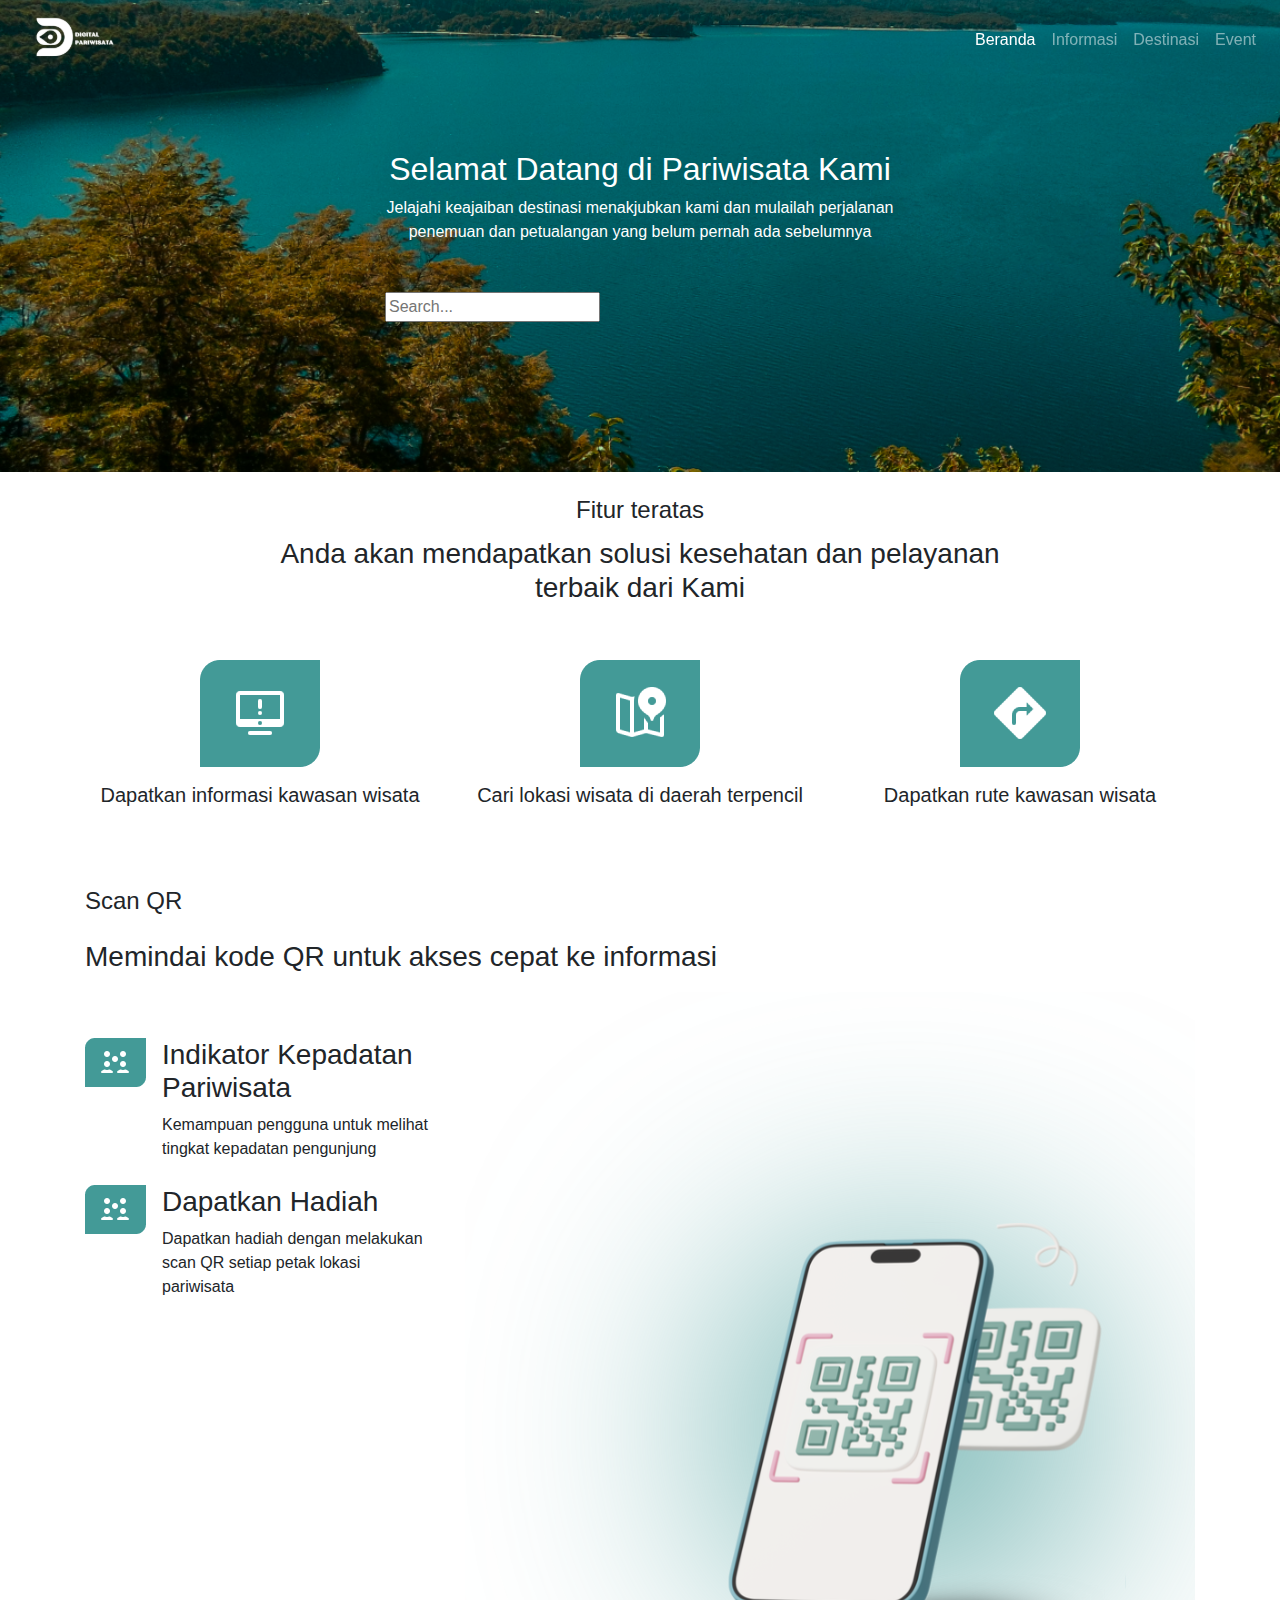
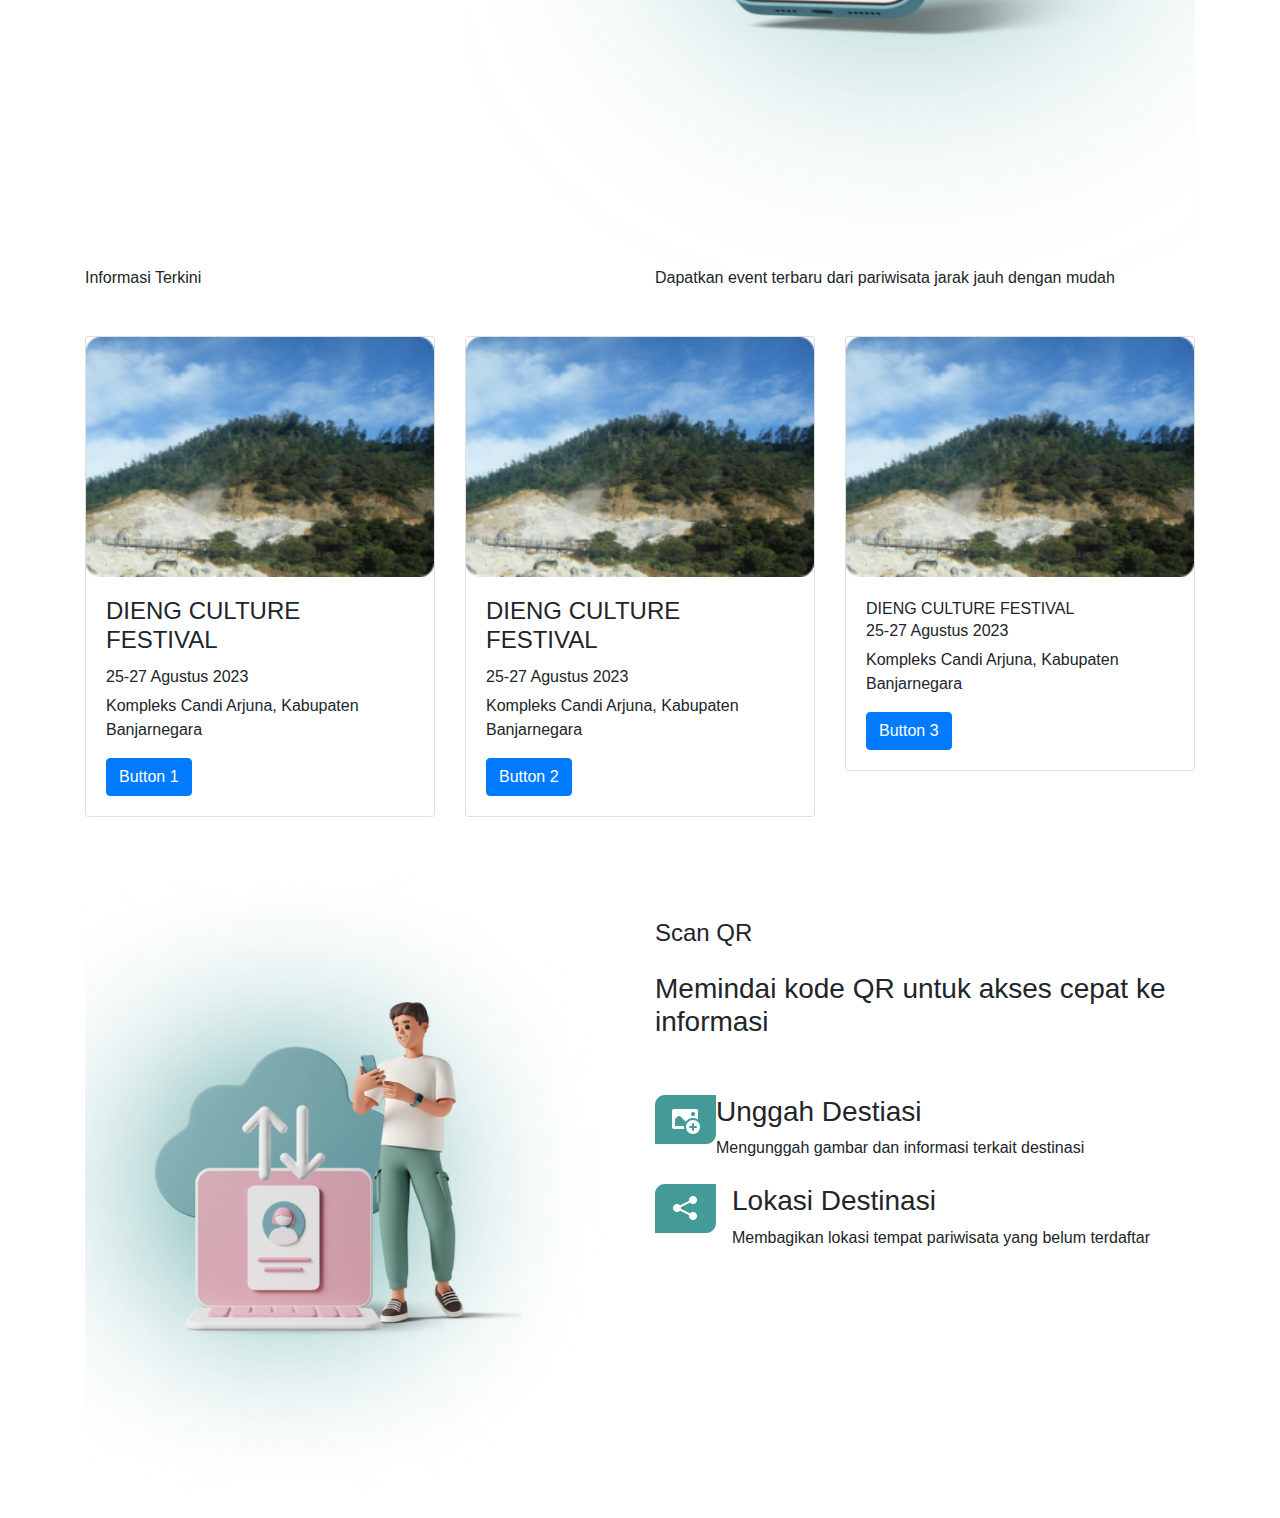
==== index.html @ f8ba9baa "web wisata" ====
<!DOCTYPE html>
<html>
  <head>
    <title>Responsive Navigation and Jumbotron with Bootstrap</title>
    <meta name="viewport" content="width=device-width, initial-scale=1" />
    <!-- My css -->
    <link rel="stylesheet" href="css/style.css" />
    <link
      rel="stylesheet"
      href="https://maxcdn.bootstrapcdn.com/bootstrap/4.5.2/css/bootstrap.min.css"
    />
  </head>
  <body>
    <nav
      class="navbar navbar-expand-sm navbar-dark navbar-transparent fixed-top"
    >
      <a class="navbar-brand" href="#"><img src="images/logo.svg" alt="" /></a>
      <button
        class="navbar-toggler"
        type="button"
        data-toggle="collapse"
        data-target="#navbarNav"
        aria-controls="navbarNav"
        aria-expanded="false"
        aria-label="Toggle navigation"
      >
        <span class="navbar-toggler-icon"></span>
      </button>
      <div class="collapse navbar-collapse" id="navbarNav">
        <ul class="navbar-nav ml-auto">
          <li class="nav-item active">
            <a class="nav-link" href="#">Beranda</a>
          </li>
          <li class="nav-item">
            <a class="nav-link" href="#">Informasi</a>
          </li>
          <li class="nav-item">
            <a class="nav-link" href="#">Destinasi</a>
          </li>
          <li class="nav-item">
            <a class="nav-link" href="#">Event</a>
          </li>
        </ul>
      </div>
    </nav>

    <!-- Page Banner -->
    <div class="page-banner">
      <div class="section-baner" data-aos="zoom-in">
        <div class="container">
          <div class="row align-items-center row-login justify-content-center">
            <div class="col-lg-6 text-center">
              <h2>Selamat Datang di Pariwisata Kami</h2>
              <p>
                Jelajahi keajaiban destinasi menakjubkan kami dan mulailah
                perjalanan penemuan dan petualangan yang belum pernah ada
                sebelumnya
              </p>
              <div>
                <div class="search mt-5">
                  <div class="container h-100">
                    <div class="d-flex justify-content-start h-100">
                      <div class="searchbar">
                        <input
                          class="search_input"
                          type="text"
                          name=""
                          placeholder="Search..."
                        />
                        <a href="#" class="search_icon"
                          ><i class="fas fa-search"></i
                        ></a>
                      </div>
                    </div>
                  </div>
                </div>
              </div>
            </div>
          </div>
        </div>
      </div>
    </div>

    <!-- Fitur Disa -->
    <section>
      <div class="fitur">
        <div class="container">
          <div class="row pt-4">
            <div class="title text-center col">
              <h4 class="wow bounceInUp">Fitur teratas</h4>
            </div>
          </div>
          <div class="row mt-1 mb-5">
            <div class="desc text-center col">
              <h3 class="wow bounceInUp">
                Anda akan mendapatkan solusi kesehatan dan pelayanan <br />
                terbaik dari Kami
              </h3>
            </div>
          </div>
          <div class="img-fitur row text-center mt-3">
            <div class="konsultasi col-md-4">
              <img src="images/info.png" alt="" class="wow fadeInRight" />
              <h5 class="mt-3 mb-2 wow fadeInUp">
                Dapatkan informasi kawasan wisata
              </h5>
            </div>
            <div class="artikel col-md-4">
              <img
                src="images/cari-lokasi.png"
                alt=""
                class="wow fadeInRight"
              />
              <h5 class="mt-3 mb-2 wow fadeInUp">
                Cari lokasi wisata di daerah terpencil
              </h5>
            </div>
            <div class="jasa col-md-4">
              <img src="images/rute.png" alt="" class="wow fadeInLeft" />
              <h5 class="mt-3 mb-2 wow fadeInUp">
                Dapatkan rute kawasan wisata
              </h5>
            </div>
          </div>
        </div>
      </div>
    </section>
    <!-- Akhir Fitur Disa -->

    <!-- scan qr -->
    <section>
      <div class="scan-qr mt-5">
        <div class="container">
          <div class="row pt-4">
            <div class="title col">
              <h4 class="wow bounceInLeft">Scan QR</h4>
            </div>
          </div>
          <div class="row pt-3">
            <div class="col">
              <h3 class="wow bounceInLeft">
                Memindai kode QR untuk akses cepat ke informasi
              </h3>
            </div>
          </div>
          <div class="row">
            <div class="col-12 col-lg-4 mt-5 wow fadeInLeft">
              <ul class="list-unstyled">
                <li class="media mt-2">
                  <img src="images/indikator.png" alt="" class="mr-3" />
                  <div class="media-body">
                    <h3>Indikator Kepadatan Pariwisata</h3>
                    <p>
                      Kemampuan pengguna untuk melihat tingkat kepadatan
                      pengunjung
                    </p>
                  </div>
                </li>
                <li class="media mt-2">
                  <img src="images/indikator.png" alt="" class="mr-3" />
                  <div class="media-body">
                    <h3>Dapatkan Hadiah</h3>
                    <p>
                      Dapatkan hadiah dengan melakukan scan QR setiap petak
                      lokasi pariwisata
                    </p>
                  </div>
                </li>
              </ul>
            </div>
            <div class="col-12 col-lg-8 col-sm-12 wow fadeInRight">
              <div class="image-container">
                <img class="img-fluid" src="images/scan-qr.svg" alt="" />
              </div>
            </div>
          </div>
        </div>
      </div>
    </section>
    <!-- scan qr -->

    <!-- informasi -->
    <section>
      <div class="container">
        <div class="row section-content">
          <div class="col-lg-6">
            <p>Informasi Terkini</p>
          </div>
          <div class="col-lg-6">
            <p>
              Dapatkan event terbaru dari pariwisata jarak jauh dengan mudah
            </p>
          </div>
        </div>

        <div class="row">
          <div class="col-md-4">
            <div class="card">
              <img
                src="images/info-wisata.png"
                class="card-img-top"
                alt="Gambar 1"
              />
              <div class="card-body">
                <h4 class="card-title">DIENG CULTURE FESTIVAL</h4>
                <h6 class="card-text">25-27 Agustus 2023</h6>
                <p>Kompleks Candi Arjuna, Kabupaten Banjarnegara</p>
                <a href="#" class="btn btn-primary">Button 1</a>
              </div>
            </div>
          </div>
          <div class="col-md-4">
            <div class="card">
              <img
                src="images/info-wisata.png"
                class="card-img-top"
                alt="Gambar 2"
              />
              <div class="card-body">
                <h4 class="card-title">DIENG CULTURE FESTIVAL</h4>
                <h6 class="card-text">25-27 Agustus 2023</h6>
                <p>Kompleks Candi Arjuna, Kabupaten Banjarnegara</p>
                <a href="#" class="btn btn-primary">Button 2</a>
              </div>
            </div>
          </div>
          <div class="col-md-4">
            <div class="card">
              <img
                src="images/info-wisata.png"
                class="card-img-top"
                alt="Gambar 3"
              />
              <div class="card-body">
                <h4class="card-title">DIENG CULTURE FESTIVAL</h4class=>
                <h6 class="card-text">25-27 Agustus 2023</h6>
                <p>Kompleks Candi Arjuna, Kabupaten Banjarnegara</p>
                <a href="#" class="btn btn-primary">Button 3</a>
              </div>
            </div>
          </div>
        </div>
      </div>
    </section>
    <!-- informasi -->

    <!-- upload image -->
    <section>
      <div class="upload-image">
        <div class="container">
          <div class="row img-about">
            <div class="col-12 col-lg-6 wow fadeInRight">
              <img
                class="img-fluid"
                src="images/berbagi-destiasi.png"
                alt=""
              />
            </div>
            
            <div class="col-12 col-lg-6 col-sm-5 mt-5">
              <div class="row pt-4">
            <div class="title col">
              <h4 class="wow bounceInLeft">Scan QR</h4>
            </div>
          </div>
          <div class="row pt-3">
            <div class="col">
              <h3 class="wow bounceInLeft">
                Memindai kode QR untuk akses cepat ke informasi
              </h3>
            </div>
          </div>
              <ul class="list-unstyled mt-5">
                <li class="media">
                  <img
                    src="images/upload.png"
                    alt=""
                    class=""
                  />
                  <div class="media-body">
                    <h3>Unggah Destiasi</h3>
                    <p>
                      Mengunggah gambar dan informasi terkait destinasi
                    </p>
                  </div>
                </li>
                <li class="media mt-2">
                  <img
                    src="images/share-lokasi.png"
                    alt=""
                    class="mr-3"
                  />
                  <div class="media-body">
                    <h3>Lokasi Destinasi</h3>
                    <p>
                      Membagikan lokasi tempat pariwisata yang belum terdaftar
                    </p>
                  </div>
                </li>
              </ul>
            </div>
          </div>
        </div>
      </div>
    </section>
    <!-- upload image -->

    <script src="https://code.jquery.com/jquery-3.5.1.slim.min.js"></script>
    <script src="https://cdnjs.cloudflare.com/ajax/libs/popper.js/1.16.0/umd/popper.min.js"></script>
    <script src="https://maxcdn.bootstrapcdn.com/bootstrap/4.5.2/js/bootstrap.min.js"></script>
  </body>
</html>
---- css/style.css ----
.page-banner {
  background-image: url("/images/bg-banner.png");
  background-size: cover;
  background-position: center;
  text-align: center;
  color: #fff;
  padding: 150px 25px;
}

@media (max-width: 768px) {
  .navbar-expand-sm .navbar-nav .nav-link {
    padding-right: 0.5rem;
    padding-left: 0.5rem;
  }
  .navbar-collapse {
    overflow: hidden;
    flex-basis: 100%;
    flex-grow: 0;
  }
  .navbar-collapse.collapsing {
    transition-timing-function: ease;
    height: calc(100vh - 56px);
    overflow-y: auto;
  }
  .navbar-collapse.show {
    height: 100%;
  }
  .navbar-toggler {
    display: inline-block;
    margin-right: 0;
  }
}
.search-form {
  position: relative;
}

.search-form input[type="text"] {
  width: 200px;
  padding-right: 30px;
}

.search-form button {
  position: absolute;
  right: 0;
  top: 0;
  padding: 5px 10px;
}

.search-icon {
  position: absolute;
  right: 10px;
  top: 50%;
  transform: translateY(-50%);
}

@media (max-width: 768px) {
  .search-form input[type="text"] {
    width: 100%;
  }
}

/* scan qr */
.image-container {
  display: flex;
  flex-direction: column;
  align-items: flex-end;
}

.image-container img {
  margin-top: 10px;
}

/* info */
.info {
  background-color: #439a97;
}

.section-content {
  margin-bottom: 30px;
}

.card {
  margin-bottom: 30px;
}
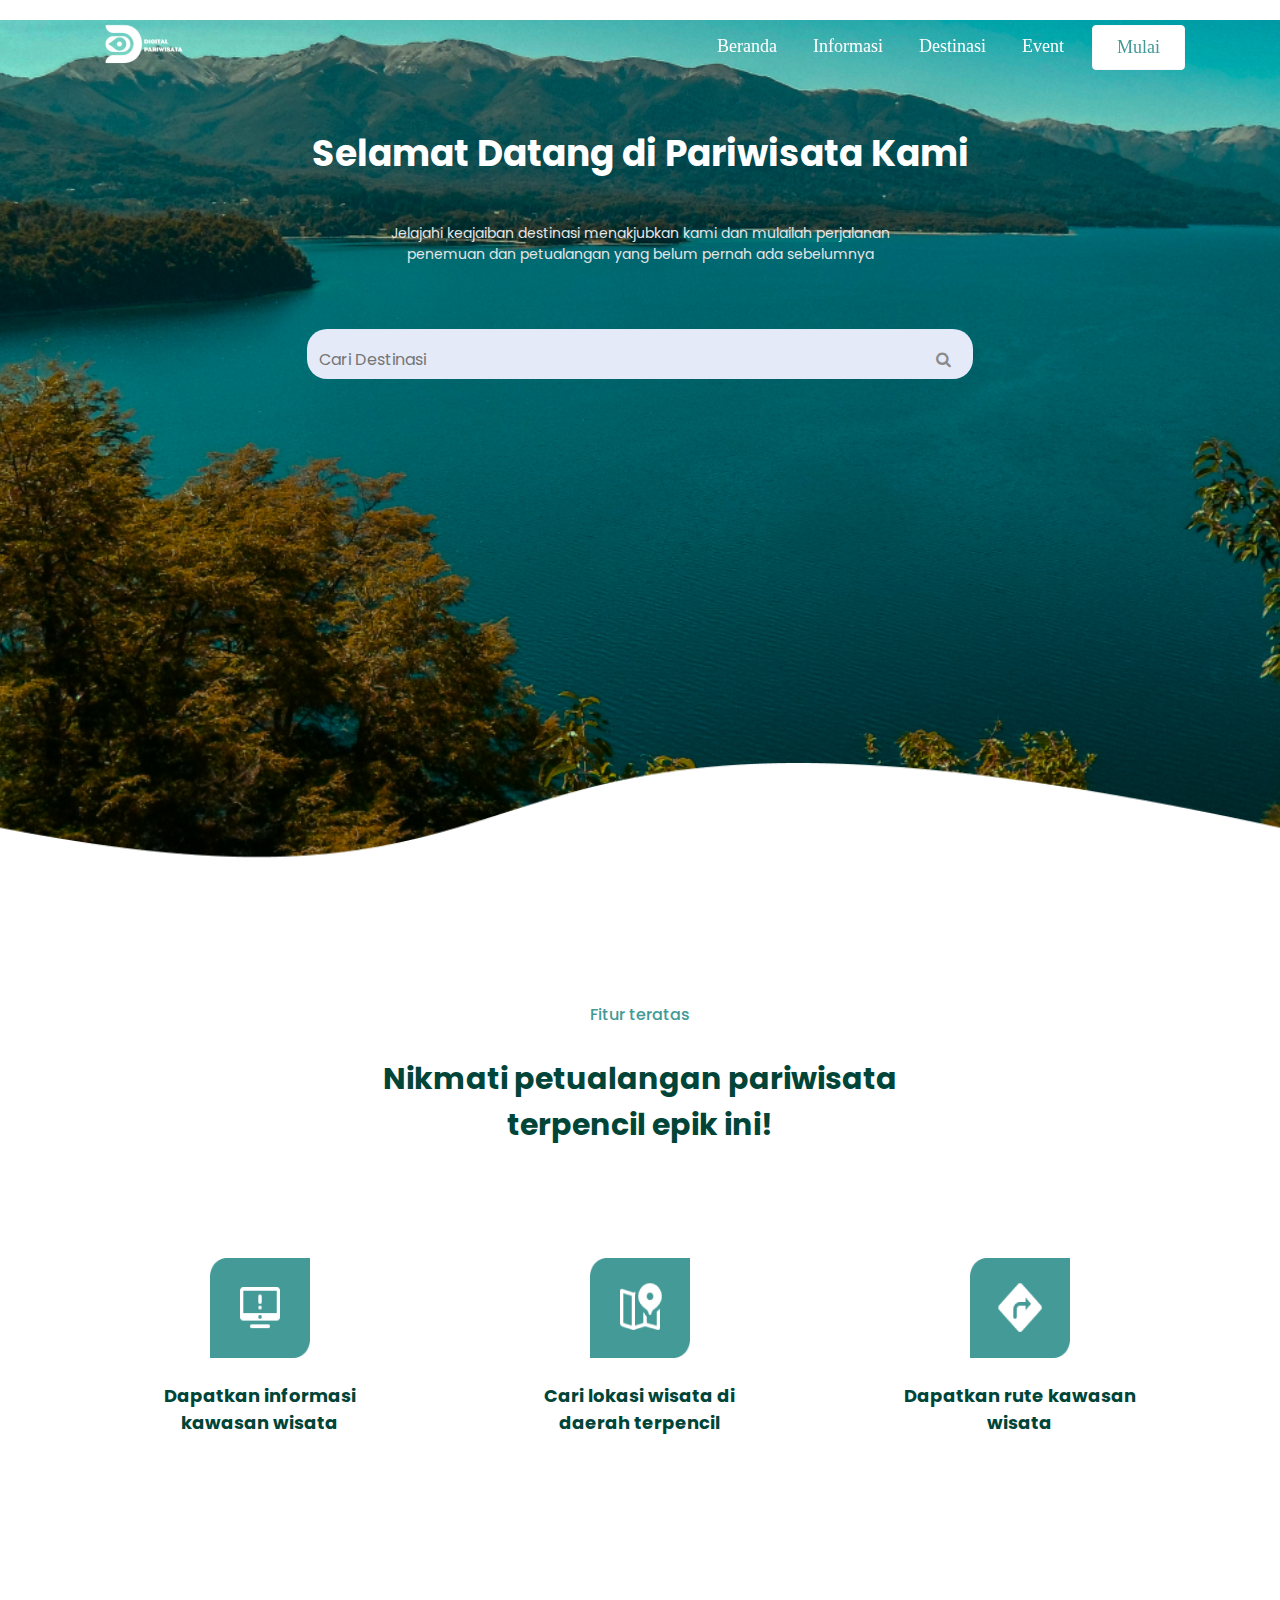
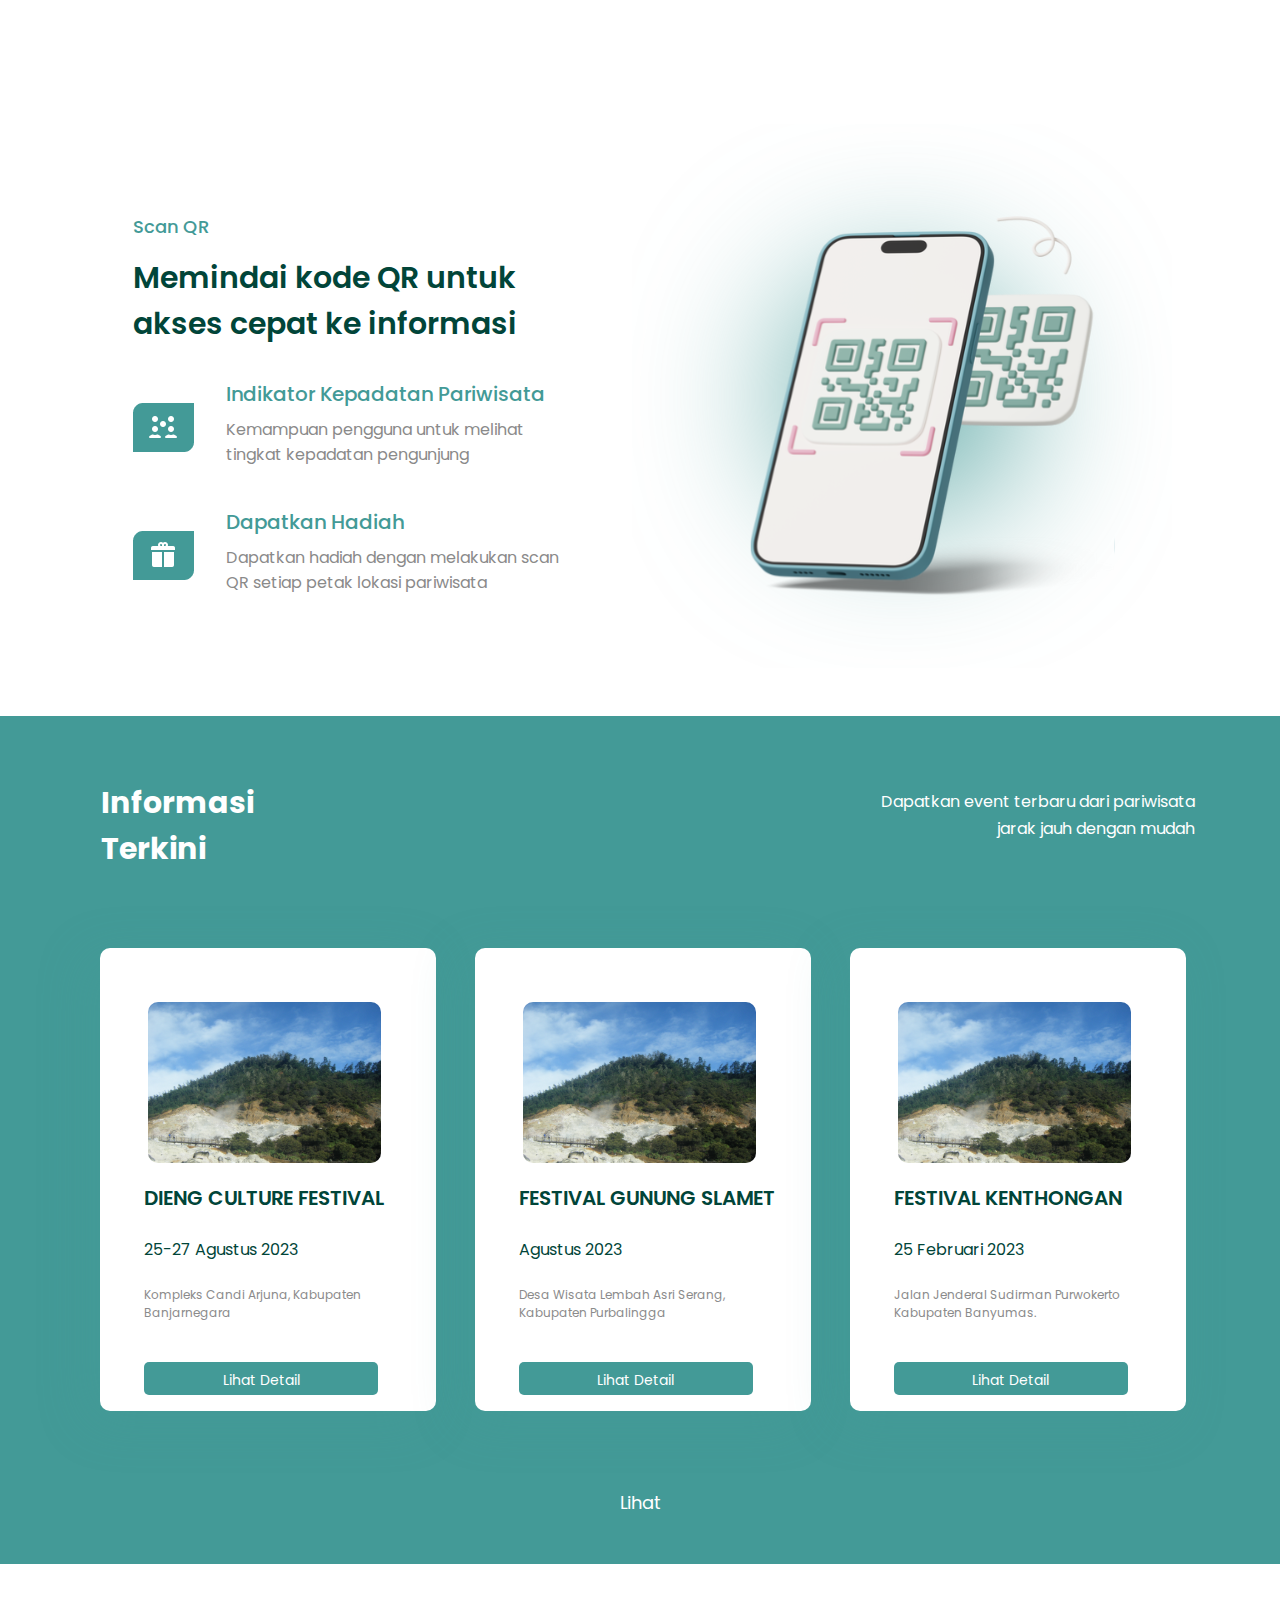
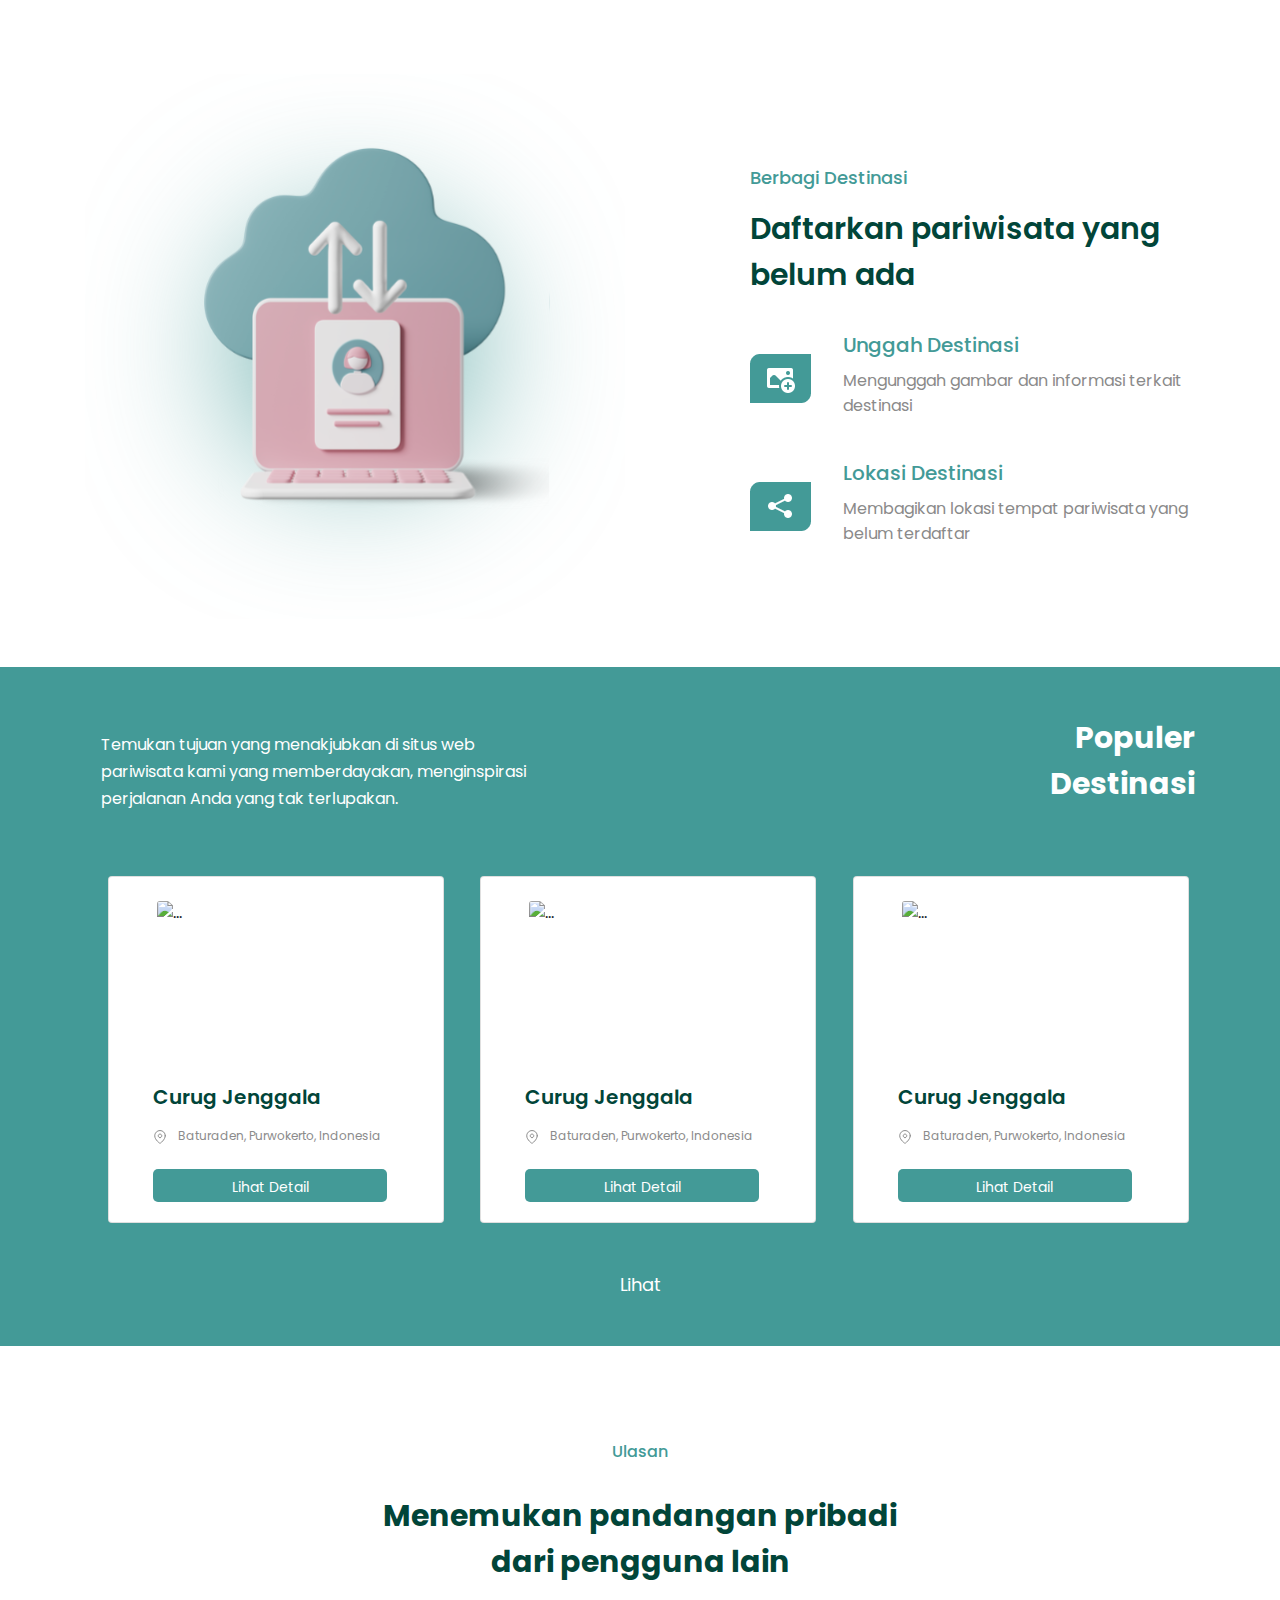
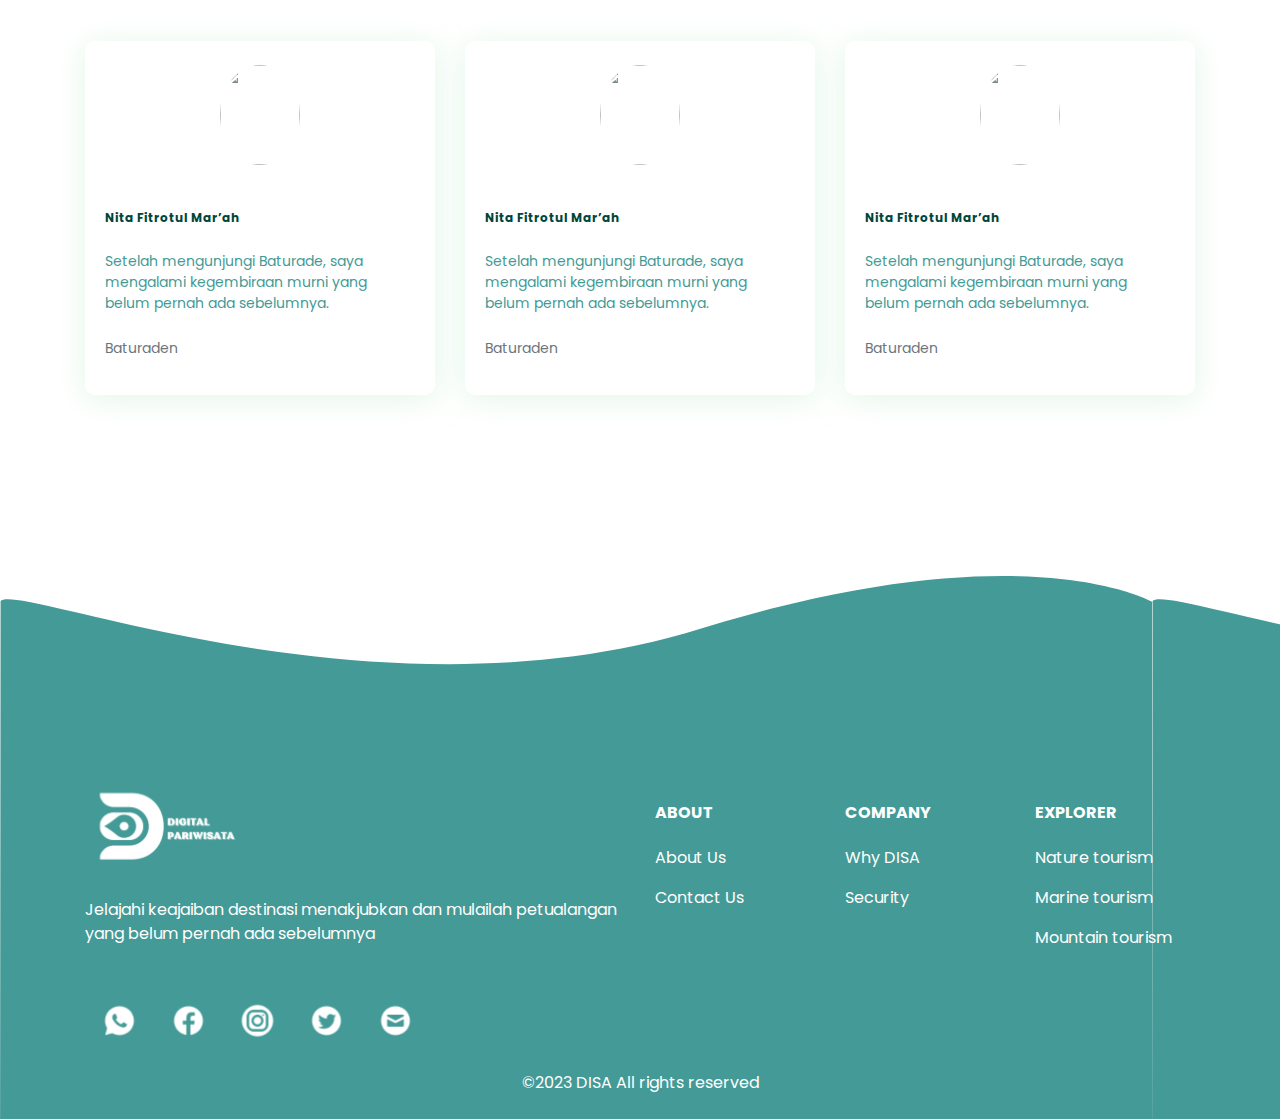
==== commit 6102a9d0: "disa" ====
--- a/index.html
+++ b/index.html
@@ -1,310 +1,676 @@
 <!DOCTYPE html>
-<html>
+<html lang="en">
   <head>
-    <title>Responsive Navigation and Jumbotron with Bootstrap</title>
-    <meta name="viewport" content="width=device-width, initial-scale=1" />
+    <meta charset="UTF-8" />
+    <meta http-equiv="X-UA-Compatible" content="IE=edge" />
+    <meta name="viewport" content="width=device-width, initial-scale=1.0" />
+    <title>DISA</title>
+    <!-- Bootstrap css -->
+    <link rel="stylesheet" href="assets/bootstrap/css/bootstrap.css" />
     <!-- My css -->
-    <link rel="stylesheet" href="css/style.css" />
+    <link rel="stylesheet" href="css/main.css" />
+    <!-- Animate -->
+    <link rel="stylesheet" href="css/animate.css" />
+    <!-- Fontawesome -->
     <link
       rel="stylesheet"
-      href="https://maxcdn.bootstrapcdn.com/bootstrap/4.5.2/css/bootstrap.min.css"
+      href="https://cdnjs.cloudflare.com/ajax/libs/font-awesome/4.7.0/css/font-awesome.min.css"
     />
   </head>
   <body>
     <nav
-      class="navbar navbar-expand-sm navbar-dark navbar-transparent fixed-top"
+      class="navbar navbar-expand-lg navbar-light navbar-store fixed-top navbar-fixed-top"
+      data-aos="fade-down"
+      id="navbar"
     >
-      <a class="navbar-brand" href="#"><img src="images/logo.svg" alt="" /></a>
-      <button
-        class="navbar-toggler"
-        type="button"
-        data-toggle="collapse"
-        data-target="#navbarNav"
-        aria-controls="navbarNav"
-        aria-expanded="false"
-        aria-label="Toggle navigation"
-      >
-        <span class="navbar-toggler-icon"></span>
-      </button>
-      <div class="collapse navbar-collapse" id="navbarNav">
-        <ul class="navbar-nav ml-auto">
-          <li class="nav-item active">
-            <a class="nav-link" href="#">Beranda</a>
-          </li>
-          <li class="nav-item">
-            <a class="nav-link" href="#">Informasi</a>
-          </li>
-          <li class="nav-item">
-            <a class="nav-link" href="#">Destinasi</a>
-          </li>
-          <li class="nav-item">
-            <a class="nav-link" href="#">Event</a>
-          </li>
-        </ul>
+      <div class="container">
+        <a class="navbar-brand" href="/">
+          <img src="/images/logo.svg" alt="" />
+        </a>
+        <button
+          class="navbar-toggler"
+          type="button"
+          data-toggle="collapse"
+          data-target="#navbarResponsive"
+          aria-controls="navbarResponsive"
+          aria-expanded="false"
+          aria-label="Toggle navigation"
+        >
+          <span class="navbar-toggler-icon"></span>
+        </button>
+        <div class="collapse navbar-collapse" id="navbarResponsive">
+          <ul class="navbar-nav ml-auto">
+            <li class="nav-item active">
+              <a class="nav-link text-white" href="/">Beranda</a>
+            </li>
+            <li class="nav-item">
+              <a class="nav-link" href="/Informasi-terkini.html">Informasi</a>
+            </li>
+            <li class="nav-item">
+              <a class="nav-link" href="/populer-destinasi.html">Destinasi</a>
+            </li>
+            <li class="nav-item">
+              <a class="nav-link" href="/">Event</a>
+            </li>
+            <li class="nav-item">
+              <a class="btn btn-light nav-link px-4" href="/login.html"
+                >Mulai</a
+              >
+            </li>
+          </ul>
+        </div>
       </div>
     </nav>
 
-    <!-- Page Banner -->
-    <div class="page-banner">
-      <div class="section-baner" data-aos="zoom-in">
+    <div class="page-content page-home">
+      <!-- Banner -->
+      <section>
+        <div class="jumbotron jumbotron-fluid bg-transparent">
+          <div class="container">
+            <div class="row mb-5 justify-content-center text-center">
+              <div class="title col-lg-12 mt-5 text-white wow fadeInLeft">
+                <h1 class="font-weight-bold" style="font-size: 36px">
+                  Selamat Datang di Pariwisata Kami
+                </h1>
+                <p class="mt-5">
+                  Jelajahi keajaiban destinasi menakjubkan kami dan mulailah
+                  perjalanan <br />
+                  penemuan dan petualangan yang belum pernah ada sebelumnya
+                </p>
+              </div>
+            </div>
+            <div class="row d-flex justify-content-center mt-5">
+              <div class="searchbar">
+                <input
+                  class="search_input"
+                  type="text"
+                  name=""
+                  placeholder="Cari Destinasi"
+                />
+                <a href="#" class="search_icon"><i class="fa fa-search"></i></a>
+              </div>
+            </div>
+          </div>
+        </div>
+      </section>
+      <!-- Akhir Banner -->
+
+      <!-- Fitur -->
+      <section>
+        <div class="fitur" id="fitur">
+          <div class="container mt-5">
+            <div class="title-fitur row text-center">
+              <div class="col-lg-12">
+                <div class="center-heading wow fadeInUp">
+                  <h6>Fitur teratas</h6>
+                </div>
+              </div>
+            </div>
+            <div class="desc-fitur row text-center mt-4">
+              <div class="offset-lg-3 col-lg-6 wow fadeInUp">
+                <h1>Nikmati petualangan pariwisata terpencil epik ini!</h1>
+              </div>
+            </div>
+            <div class="row mt-5">
+              <div class="col-lg-4 col-md-6 col-sm-12 wow fadeInDown">
+                <div class="fitur-item text-center">
+                  <div class="fitur-header">
+                    <img
+                      src="images/info.png"
+                      alt="fitur"
+                      class="ci-fitur img-fluid"
+                    />
+                  </div>
+                  <div class="fitur-body">
+                    <h5 class="pricing-title mt-4">
+                      Dapatkan informasi <br />kawasan wisata
+                    </h5>
+                  </div>
+                </div>
+              </div>
+              <div class="col-lg-4 col-md-6 col-sm-12 wow fadeInUp">
+                <div class="fitur-item text-center">
+                  <div class="fitur-header">
+                    <img
+                      src="images/cari-lokasi.png"
+                      alt="fitur"
+                      class="ci-fitur img-fluid"
+                    />
+                  </div>
+                  <div class="fitur-body">
+                    <h5 class="pricing-title mt-4">
+                      Cari lokasi wisata di <br />daerah terpencil
+                    </h5>
+                  </div>
+                </div>
+              </div>
+              <div class="col-lg-4 col-md-6 col-sm-12 wow fadeInDown">
+                <div class="fitur-item text-center">
+                  <div class="fitur-header">
+                    <img
+                      src="images/rute.png"
+                      alt="fitur"
+                      class="ci-fitur img-fluid"
+                    />
+                  </div>
+                  <div class="fitur-body">
+                    <h5 class="pricing-title mt-4">
+                      Dapatkan rute kawasan <br />wisata
+                    </h5>
+                  </div>
+                </div>
+              </div>
+            </div>
+          </div>
+        </div>
+      </section>
+      <!-- Akhir Fitur -->
+
+      <!-- Sacn QR -->
+      <section>
+        <div class="scan-qr" id="scan-qr">
+          <div class="container">
+            <div class="row content-scan-qr">
+              <div
+                class="desc-content-scan-qr col-12 col-lg-5 col-sm-5 mt-5 ml-5 d-flex align-items-center justify-content-start fadeInRight"
+              >
+                <ul class="list-unstyled">
+                  <li class="media">
+                    <div class="media-body">
+                      <h5>Scan QR</h5>
+                      <h2>Memindai kode QR untuk akses cepat ke informasi</h2>
+                    </div>
+                  </li>
+                  <li class="media mt-4">
+                    <img
+                      src="images/indikator.png"
+                      alt=""
+                      class="mr-3 img-fluid mt-4"
+                    />
+                    <div class="media-body ml-3">
+                      <h4>Indikator Kepadatan Pariwisata</h4>
+                      <p>
+                        Kemampuan pengguna untuk melihat tingkat kepadatan
+                        pengunjung
+                      </p>
+                    </div>
+                  </li>
+                  <li class="media mt-4">
+                    <img
+                      src="images/reward.png"
+                      alt=""
+                      class="mr-3 img-fluid mt-4"
+                    />
+                    <div class="media-body ml-3">
+                      <h4>Dapatkan Hadiah</h4>
+                      <p>
+                        Dapatkan hadiah dengan melakukan scan QR setiap petak
+                        lokasi pariwisata
+                      </p>
+                    </div>
+                  </li>
+                </ul>
+              </div>
+              <div class="image col-12 col-lg-6 ml-4 wow fadeInLeft">
+                <img class="img-fluid" src="images/scan-qrs.svg" alt="" />
+              </div>
+            </div>
+          </div>
+        </div>
+      </section>
+      <!-- Akhir Sacn QR -->
+
+      <!-- Informasi  -->
+      <section>
+        <div class="informasi" id="informasi">
+          <div class="container mt-5">
+            <div class="title-informasi row">
+              <div class="col-12 col-lg-5 mt-3 ml-3">
+                <div
+                  class="center-heading mt-5 justify-content-start wow fadeInUp"
+                >
+                  <h1>
+                    Informasi <br />
+                    Terkini
+                  </h1>
+                </div>
+              </div>
+              <div
+                class="col-12 col-lg-6 ml-auto pl-5 mt-5 justify-content-end wow fadeInUp"
+              >
+                <p class="text-right mt-4">
+                  Dapatkan event terbaru dari pariwisata <br />
+                  jarak jauh dengan mudah
+                </p>
+              </div>
+            </div>
+            <div class="row mt-5 ml-auto">
+              <div class="col-lg-4 col-md-6 col-sm-12 wow fadeInDown">
+                <div class="card" style="width: 21rem">
+                  <img
+                    src="images/img-info.svg"
+                    class="card-img-top ml-5"
+                    alt="..."
+                  />
+                  <div class="card-body ml-4">
+                    <h5 class="card-title">DIENG CULTURE FESTIVAL</h5>
+                    <h6 class="card-subtitle mt-4">25-27 Agustus 2023</h6>
+                    <p class="card-text mt-4">
+                      Kompleks Candi Arjuna, Kabupaten Banjarnegara
+                    </p>
+                    <a
+                      href="/detail-informasi.html"
+                      class="btn btn-primary text-center mt-4"
+                      >Lihat Detail</a
+                    >
+                  </div>
+                </div>
+              </div>
+              <div class="col-lg-4 col-md-6 col-sm-12 wow fadeInUp">
+                <div class="card" style="width: 21rem">
+                  <img
+                    src="images/img-info.svg"
+                    class="card-img-top ml-5"
+                    alt="..."
+                  />
+                  <div class="card-body ml-4">
+                    <h5 class="card-title">FESTIVAL GUNUNG SLAMET</h5>
+                    <h6 class="card-subtitle mt-4">Agustus 2023</h6>
+                    <p class="card-text mt-4">
+                      Desa Wisata Lembah Asri Serang, Kabupaten Purbalingga
+                    </p>
+                    <a
+                      href="/detail-informasi.html"
+                      class="btn btn-primary text-center mt-4"
+                      >Lihat Detail</a
+                    >
+                  </div>
+                </div>
+              </div>
+              <div class="col-lg-4 col-md-6 col-sm-12 wow fadeInDown">
+                <div class="card" style="width: 21rem">
+                  <img
+                    src="images/img-info.svg"
+                    class="card-img-top ml-5"
+                    alt="..."
+                  />
+                  <div class="card-body ml-4">
+                    <h5 class="card-title">FESTIVAL KENTHONGAN</h5>
+                    <h6 class="card-subtitle mt-4">25 Februari 2023</h6>
+                    <p class="card-text mt-4">
+                      Jalan Jenderal Sudirman Purwokerto Kabupaten Banyumas.
+                    </p>
+                    <a
+                      href="/detail-informasi.html"
+                      class="btn btn-primary text-center mt-4"
+                      >Lihat Detail</a
+                    >
+                  </div>
+                </div>
+              </div>
+            </div>
+            <div class="lihat row text-center">
+              <div class="offset-lg-3 col-lg-6 mt-5 mb-5 wow fadeInUp">
+                <a href="http://">Lihat</a>
+              </div>
+            </div>
+          </div>
+        </div>
+      </section>
+      <!-- Akhir Informasi -->
+
+      <!-- Berbagi Destinasi -->
+      <section>
+        <div class="share-destinasi" id="share-destinasi">
+          <div class="container mt-5">
+            <div class="row content-share-destinasi">
+              <div class="image col-12 col-lg-6 wow fadeInLeft">
+                <img
+                  class="img-fluid"
+                  src="images/share-destinasi.svg"
+                  alt=""
+                />
+              </div>
+              <div
+                class="desc-content-share-destinasi col-12 col-lg-5 col-sm-5 mt-5 ml-auto d-flex align-items-center justify-content-end wow fadeInRight"
+              >
+                <ul class="list-unstyled">
+                  <li class="media">
+                    <div class="media-body">
+                      <h5>Berbagi Destinasi</h5>
+                      <h2>Daftarkan pariwisata yang belum ada</h2>
+                    </div>
+                  </li>
+                  <li class="media mt-4">
+                    <img
+                      src="images/upload.png"
+                      alt=""
+                      class="mr-3 mt-4 img-fluid"
+                    />
+                    <div class="media-body ml-3">
+                      <h4>Unggah Destinasi</h4>
+                      <p>Mengunggah gambar dan informasi terkait destinasi</p>
+                    </div>
+                  </li>
+                  <li class="media mt-4">
+                    <img
+                      src="images/share-lokasi.png"
+                      alt=""
+                      class="mr-3 mt-4 img-fluid"
+                    />
+                    <div class="media-body ml-3">
+                      <h4>Lokasi Destinasi</h4>
+                      <p>
+                        Membagikan lokasi tempat pariwisata yang belum terdaftar
+                      </p>
+                    </div>
+                  </li>
+                </ul>
+              </div>
+            </div>
+          </div>
+        </div>
+      </section>
+      <!-- Akhir Berbagi Destinasi -->
+
+      <!-- Popular Destinasi  -->
+      <section>
+        <div class="popular" id="popular">
+          <div class="container mt-5">
+            <div class="title-popular row">
+              <div class="col-12 col-lg-5 mt-3 ml-3">
+                <div
+                  class="center-heading mt-5 justify-content-start wow fadeInUp"
+                >
+                  <p>
+                    Temukan tujuan yang menakjubkan di situs web pariwisata kami
+                    yang memberdayakan, menginspirasi perjalanan Anda yang tak
+                    terlupakan.
+                  </p>
+                </div>
+              </div>
+              <div
+                class="col-12 col-lg-4 ml-auto mt-4 justify-content-end wow fadeInUp"
+              >
+                <h1 class="text-right mt-4">
+                  Populer <br />
+                  Destinasi
+                </h1>
+              </div>
+            </div>
+            <div class="row mt-5 ml-2">
+              <div class="col-lg-4 col-md-6 col-sm-12 wow fadeInDown">
+                <div class="card" style="width: 21rem">
+                  <img
+                    src="images/jenggala.svg"
+                    class="card-img-top ml-5"
+                    alt="..."
+                  />
+                  <div class="card-body ml-4">
+                    <h5 class="card-title">Curug Jenggala</h5>
+                    <div class="card-text mb-4">
+                      <img class="icon mt-0" src="images/map-pin.svg" alt="" />
+                      <span class="mt-5 ml-2"
+                        >Baturaden, Purwokerto, Indonesia</span
+                      >
+                    </div>
+                    <a
+                      href="/detail-populer.html"
+                      class="btn btn-primary text-center"
+                      >Lihat Detail</a
+                    >
+                  </div>
+                </div>
+              </div>
+              <div class="col-lg-4 col-md-6 col-sm-12 wow fadeInDown">
+                <div class="card" style="width: 21rem">
+                  <img
+                    src="images/jenggala.svg"
+                    class="card-img-top ml-5"
+                    alt="..."
+                  />
+                  <div class="card-body ml-4">
+                    <h5 class="card-title">Curug Jenggala</h5>
+                    <div class="card-text mb-4">
+                      <img class="icon mt-0" src="images/map-pin.svg" alt="" />
+                      <span class="mt-5 ml-2"
+                        >Baturaden, Purwokerto, Indonesia</span
+                      >
+                    </div>
+                    <a
+                      href="/detail-populer.html"
+                      class="btn btn-primary text-center"
+                      >Lihat Detail</a
+                    >
+                  </div>
+                </div>
+              </div>
+              <div class="col-lg-4 col-md-6 col-sm-12 wow fadeInDown">
+                <div class="card" style="width: 21rem">
+                  <img
+                    src="images/jenggala.svg"
+                    class="card-img-top ml-5"
+                    alt="..."
+                  />
+                  <div class="card-body ml-4">
+                    <h5 class="card-title">Curug Jenggala</h5>
+                    <div class="card-text mb-4">
+                      <img class="icon mt-0" src="images/map-pin.svg" alt="" />
+                      <span class="mt-5 ml-2"
+                        >Baturaden, Purwokerto, Indonesia</span
+                      >
+                    </div>
+                    <a
+                      href="/detail-populer.html"
+                      class="btn btn-primary text-center"
+                      >Lihat Detail</a
+                    >
+                  </div>
+                </div>
+              </div>
+            </div>
+            <div class="lihat row text-center">
+              <div class="offset-lg-3 col-lg-6 mt-5 mb-5 wow fadeInUp">
+                <a href="http://">Lihat</a>
+              </div>
+            </div>
+          </div>
+        </div>
+      </section>
+      <!-- Akhir Popular Destinasi -->
+
+      <!-- Ulasan  -->
+      <section>
+        <div class="ulasan" id="ulasan">
+          <div class="container mt-5 pt-5">
+            <div class="title-ulasan row text-center">
+              <div class="col-lg-12">
+                <div class="center-heading wow fadeInUp">
+                  <h6>Ulasan</h6>
+                </div>
+              </div>
+            </div>
+            <div class="desc-ulasan row text-center mt-4">
+              <div class="offset-lg-3 col-lg-6 wow fadeInUp">
+                <h1>Menemukan pandangan pribadi dari pengguna lain</h1>
+              </div>
+            </div>
+            <div class="row mt-5">
+              <div class="col-lg-4 col-md-6 col-sm-12 wow fadeInDown">
+                <div class="card">
+                  <div class="text-center">
+                    <img
+                      src="images/nita.svg"
+                      alt=""
+                      class="rounded-circle"
+                      style="width: 80px"
+                    />
+                  </div>
+                  <div class="card-body">
+                    <h4 class="mb-2 mt-4">Nita Fitrotul Mar’ah</h4>
+                    <h5 class="mb-4">
+                      Setelah mengunjungi Baturade, saya mengalami kegembiraan
+                      murni yang belum pernah ada sebelumnya.
+                    </h5>
+                    <p class="text-muted">Baturaden</p>
+                  </div>
+                </div>
+              </div>
+              <div class="col-lg-4 col-md-6 col-sm-12 wow fadeInUp">
+                <div class="card">
+                  <div class="text-center">
+                    <img
+                      src="images/nita.svg"
+                      alt=""
+                      class="rounded-circle"
+                      style="width: 80px"
+                    />
+                  </div>
+                  <div class="card-body">
+                    <h4 class="mb-2 mt-4">Nita Fitrotul Mar’ah</h4>
+                    <h5 class="mb-4">
+                      Setelah mengunjungi Baturade, saya mengalami kegembiraan
+                      murni yang belum pernah ada sebelumnya.
+                    </h5>
+                    <p class="text-muted">Baturaden</p>
+                  </div>
+                </div>
+              </div>
+              <div class="col-lg-4 col-md-6 col-sm-12 wow fadeInDown">
+                <div class="card">
+                  <div class="text-center">
+                    <img
+                      src="images/nita.svg"
+                      alt=""
+                      class="rounded-circle"
+                      style="width: 80px"
+                    />
+                  </div>
+                  <div class="card-body">
+                    <h4 class="mb-2 mt-4">Nita Fitrotul Mar’ah</h4>
+                    <h5 class="mb-4">
+                      Setelah mengunjungi Baturade, saya mengalami kegembiraan
+                      murni yang belum pernah ada sebelumnya.
+                    </h5>
+                    <p class="text-muted">Baturaden</p>
+                  </div>
+                </div>
+              </div>
+            </div>
+          </div>
+        </div>
+      </section>
+      <!-- Akhir Ulasan -->
+
+      <!-- footer -->
+      <footer>
         <div class="container">
-          <div class="row align-items-center row-login justify-content-center">
-            <div class="col-lg-6 text-center">
-              <h2>Selamat Datang di Pariwisata Kami</h2>
-              <p>
-                Jelajahi keajaiban destinasi menakjubkan kami dan mulailah
-                perjalanan penemuan dan petualangan yang belum pernah ada
-                sebelumnya
-              </p>
-              <div>
-                <div class="search mt-5">
-                  <div class="container h-100">
-                    <div class="d-flex justify-content-start h-100">
-                      <div class="searchbar">
-                        <input
-                          class="search_input"
-                          type="text"
-                          name=""
-                          placeholder="Search..."
-                        />
-                        <a href="#" class="search_icon"
-                          ><i class="fas fa-search"></i
-                        ></a>
-                      </div>
-                    </div>
-                  </div>
-                </div>
-              </div>
-            </div>
-          </div>
-        </div>
-      </div>
-    </div>
-
-    <!-- Fitur Disa -->
-    <section>
-      <div class="fitur">
-        <div class="container">
-          <div class="row pt-4">
-            <div class="title text-center col">
-              <h4 class="wow bounceInUp">Fitur teratas</h4>
-            </div>
-          </div>
-          <div class="row mt-1 mb-5">
-            <div class="desc text-center col">
-              <h3 class="wow bounceInUp">
-                Anda akan mendapatkan solusi kesehatan dan pelayanan <br />
-                terbaik dari Kami
-              </h3>
-            </div>
-          </div>
-          <div class="img-fitur row text-center mt-3">
-            <div class="konsultasi col-md-4">
-              <img src="images/info.png" alt="" class="wow fadeInRight" />
-              <h5 class="mt-3 mb-2 wow fadeInUp">
-                Dapatkan informasi kawasan wisata
-              </h5>
-            </div>
-            <div class="artikel col-md-4">
+          <div class="row mt-4">
+            <div class="desc col-12 col-lg-6">
               <img
-                src="images/cari-lokasi.png"
+                src="images/footer-logo.svg"
                 alt=""
-                class="wow fadeInRight"
+                class="img-fluid wow bounceInDown"
+                width="180px"
+                height="90px"
               />
-              <h5 class="mt-3 mb-2 wow fadeInUp">
-                Cari lokasi wisata di daerah terpencil
-              </h5>
-            </div>
-            <div class="jasa col-md-4">
-              <img src="images/rute.png" alt="" class="wow fadeInLeft" />
-              <h5 class="mt-3 mb-2 wow fadeInUp">
-                Dapatkan rute kawasan wisata
-              </h5>
-            </div>
-          </div>
-        </div>
-      </div>
-    </section>
-    <!-- Akhir Fitur Disa -->
-
-    <!-- scan qr -->
-    <section>
-      <div class="scan-qr mt-5">
-        <div class="container">
-          <div class="row pt-4">
-            <div class="title col">
-              <h4 class="wow bounceInLeft">Scan QR</h4>
-            </div>
-          </div>
-          <div class="row pt-3">
-            <div class="col">
-              <h3 class="wow bounceInLeft">
-                Memindai kode QR untuk akses cepat ke informasi
-              </h3>
-            </div>
-          </div>
-          <div class="row">
-            <div class="col-12 col-lg-4 mt-5 wow fadeInLeft">
-              <ul class="list-unstyled">
-                <li class="media mt-2">
-                  <img src="images/indikator.png" alt="" class="mr-3" />
-                  <div class="media-body">
-                    <h3>Indikator Kepadatan Pariwisata</h3>
-                    <p>
-                      Kemampuan pengguna untuk melihat tingkat kepadatan
-                      pengunjung
-                    </p>
-                  </div>
+              <p class="desc-doktermo mt-4 wow bounceInDown">
+                Jelajahi keajaiban destinasi menakjubkan dan mulailah
+                petualangan yang belum pernah ada sebelumnya
+              </p>
+              <ul class="nav mr-auto d-flex mt-5 wow bounceInDown">
+                <li class="nav-item">
+                  <a class="nav-link" href=""
+                    ><img src="images/WhatsApp.svg" alt="" class="img-fluid"
+                  /></a>
                 </li>
-                <li class="media mt-2">
-                  <img src="images/indikator.png" alt="" class="mr-3" />
-                  <div class="media-body">
-                    <h3>Dapatkan Hadiah</h3>
-                    <p>
-                      Dapatkan hadiah dengan melakukan scan QR setiap petak
-                      lokasi pariwisata
-                    </p>
-                  </div>
+                <li class="nav-item">
+                  <a class="nav-link" href="#"
+                    ><img src="images/Facebook.svg" alt="" class="img-fluid"
+                  /></a>
+                </li>
+                <li class="nav-item">
+                  <a class="nav-link" href="#"
+                    ><img
+                      src="images/Instagram Circle.svg"
+                      alt=""
+                      class="img-fluid"
+                  /></a>
+                </li>
+                <li class="nav-item">
+                  <a class="nav-link" href="#"
+                    ><img
+                      src="images/Twitter Circled.svg"
+                      alt=""
+                      class="img-fluid"
+                  /></a>
+                </li>
+                <li class="nav-item">
+                  <a class="nav-link" href="#"
+                    ><img
+                      src="images/Circled Envelope.svg"
+                      alt=""
+                      class="img-fluid"
+                  /></a>
                 </li>
               </ul>
             </div>
-            <div class="col-12 col-lg-8 col-sm-12 wow fadeInRight">
-              <div class="image-container">
-                <img class="img-fluid" src="images/scan-qr.svg" alt="" />
-              </div>
-            </div>
-          </div>
-        </div>
-      </div>
-    </section>
-    <!-- scan qr -->
-
-    <!-- informasi -->
-    <section>
-      <div class="container">
-        <div class="row section-content">
-          <div class="col-lg-6">
-            <p>Informasi Terkini</p>
-          </div>
-          <div class="col-lg-6">
-            <p>
-              Dapatkan event terbaru dari pariwisata jarak jauh dengan mudah
-            </p>
-          </div>
-        </div>
-
-        <div class="row">
-          <div class="col-md-4">
-            <div class="card">
-              <img
-                src="images/info-wisata.png"
-                class="card-img-top"
-                alt="Gambar 1"
-              />
-              <div class="card-body">
-                <h4 class="card-title">DIENG CULTURE FESTIVAL</h4>
-                <h6 class="card-text">25-27 Agustus 2023</h6>
-                <p>Kompleks Candi Arjuna, Kabupaten Banjarnegara</p>
-                <a href="#" class="btn btn-primary">Button 1</a>
-              </div>
-            </div>
-          </div>
-          <div class="col-md-4">
-            <div class="card">
-              <img
-                src="images/info-wisata.png"
-                class="card-img-top"
-                alt="Gambar 2"
-              />
-              <div class="card-body">
-                <h4 class="card-title">DIENG CULTURE FESTIVAL</h4>
-                <h6 class="card-text">25-27 Agustus 2023</h6>
-                <p>Kompleks Candi Arjuna, Kabupaten Banjarnegara</p>
-                <a href="#" class="btn btn-primary">Button 2</a>
-              </div>
-            </div>
-          </div>
-          <div class="col-md-4">
-            <div class="card">
-              <img
-                src="images/info-wisata.png"
-                class="card-img-top"
-                alt="Gambar 3"
-              />
-              <div class="card-body">
-                <h4class="card-title">DIENG CULTURE FESTIVAL</h4class=>
-                <h6 class="card-text">25-27 Agustus 2023</h6>
-                <p>Kompleks Candi Arjuna, Kabupaten Banjarnegara</p>
-                <a href="#" class="btn btn-primary">Button 3</a>
-              </div>
-            </div>
-          </div>
-        </div>
-      </div>
-    </section>
-    <!-- informasi -->
-
-    <!-- upload image -->
-    <section>
-      <div class="upload-image">
-        <div class="container">
-          <div class="row img-about">
-            <div class="col-12 col-lg-6 wow fadeInRight">
-              <img
-                class="img-fluid"
-                src="images/berbagi-destiasi.png"
-                alt=""
-              />
-            </div>
-            
-            <div class="col-12 col-lg-6 col-sm-5 mt-5">
-              <div class="row pt-4">
-            <div class="title col">
-              <h4 class="wow bounceInLeft">Scan QR</h4>
-            </div>
-          </div>
-          <div class="row pt-3">
-            <div class="col">
-              <h3 class="wow bounceInLeft">
-                Memindai kode QR untuk akses cepat ke informasi
-              </h3>
-            </div>
-          </div>
-              <ul class="list-unstyled mt-5">
-                <li class="media">
-                  <img
-                    src="images/upload.png"
-                    alt=""
-                    class=""
-                  />
-                  <div class="media-body">
-                    <h3>Unggah Destiasi</h3>
-                    <p>
-                      Mengunggah gambar dan informasi terkait destinasi
-                    </p>
-                  </div>
-                </li>
-                <li class="media mt-2">
-                  <img
-                    src="images/share-lokasi.png"
-                    alt=""
-                    class="mr-3"
-                  />
-                  <div class="media-body">
-                    <h3>Lokasi Destinasi</h3>
-                    <p>
-                      Membagikan lokasi tempat pariwisata yang belum terdaftar
-                    </p>
-                  </div>
-                </li>
-              </ul>
-            </div>
-          </div>
-        </div>
-      </div>
-    </section>
-    <!-- upload image -->
-
+            <!-- Grid column -->
+            <div class="col-md-2 col-lg-2 col-xl-2 mx-auto mb-4 mt-4">
+              <!-- Links -->
+              <h6 class="text-uppercase fw-bold mb-4"><b>About</b></h6>
+              <p>
+                <a href="#!" class="text-reset">About Us</a>
+              </p>
+              <p>
+                <a href="#!" class="text-reset">Contact Us</a>
+              </p>
+            </div>
+            <!-- Grid column -->
+
+            <!-- Grid column -->
+            <div class="col-md-3 col-lg-2 col-xl-2 mx-auto mb-4 mt-4">
+              <!-- Links -->
+              <h6 class="text-uppercase fw-bold mb-4"><b>Company</b></h6>
+              <p>
+                <a href="#!" class="text-reset">Why DISA</a>
+              </p>
+              <p>
+                <a href="#!" class="text-reset">Security</a>
+              </p>
+            </div>
+            <!-- Grid column -->
+
+            <!-- Grid column -->
+            <div class="col-md-3 col-lg-2 col-xl-2 mx-auto mb-4 mt-4">
+              <!-- Links -->
+              <h6 class="text-uppercase fw-bold mb-4"><b>Explorer</b></h6>
+              <p>
+                <a href="#!" class="text-reset">Nature tourism</a>
+              </p>
+              <p>
+                <a href="#!" class="text-reset">Marine tourism</a>
+              </p>
+              <p>
+                <a href="#!" class="text-reset">Mountain tourism</a>
+              </p>
+            </div>
+            <!-- Grid column -->
+          </div>
+          <br />
+          <div class="agro wow bounceInLeft text-center">
+            ©2023 DISA All rights reserved <br /><br />
+          </div>
+        </div>
+      </footer>
+      <!-- akhir footer -->
+    </div>
+
+    <script src="script/navbar-scroll.js"></script>
+    <script
+      src="https://kit.fontawesome.com/a076d05399.js"
+      crossorigin="anonymous"
+    ></script>
     <script src="https://code.jquery.com/jquery-3.5.1.slim.min.js"></script>
     <script src="https://cdnjs.cloudflare.com/ajax/libs/popper.js/1.16.0/umd/popper.min.js"></script>
     <script src="https://maxcdn.bootstrapcdn.com/bootstrap/4.5.2/js/bootstrap.min.js"></script>
